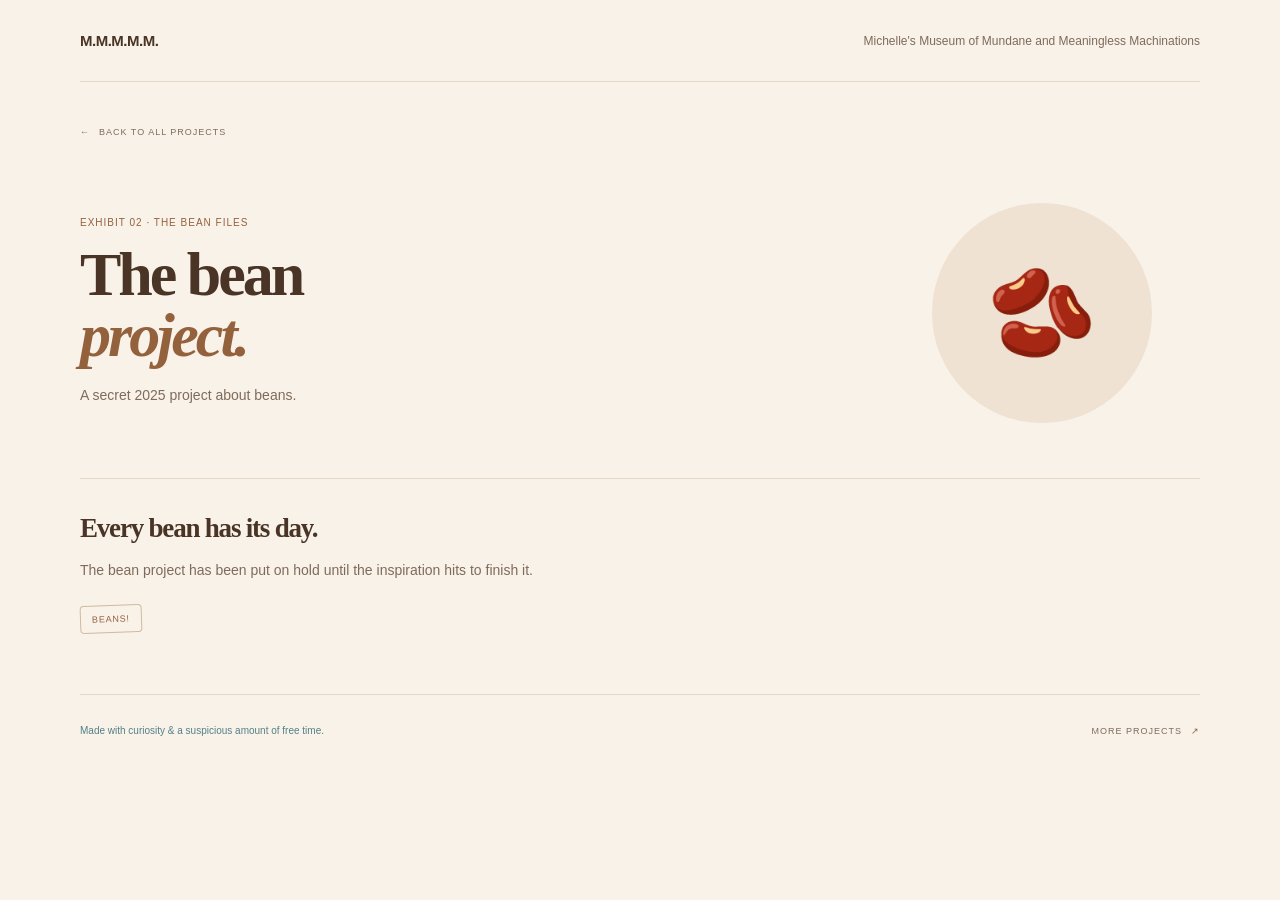
==== beans/index.html @ d5a6c653 "first real commit. shoutout copilot for being better at frontend than me" ====
<!doctype html>
<html lang="en">
<head>
  <meta charset="utf-8">
  <meta name="viewport" content="width=device-width, initial-scale=1">
  <meta name="theme-color" content="#f8f2e9">
  <meta name="description" content="A secret bean project from 2025.">
  <title>The bean project — M.M.M.M.M.</title>
  <link rel="stylesheet" href="../site.css">
</head>
<body class="detail-page theme-beans">
  <header class="site-header">
    <a class="wordmark" href="../index.html" aria-label="Little Big Projects home">
      M.M.M.M.M.
    </a>
    <span class="header-note">Michelle's Museum of Mundane and Meaningless Machinations</span>
  </header>

  <main class="detail-main">
    <a class="back-link" href="../index.html"><span aria-hidden="true">←</span> Back to all projects</a>
    <section class="detail-hero">
      <div class="detail-copy">
        <p class="detail-kicker">EXHIBIT 02 · THE BEAN FILES</p>
        <h1>The bean<br><span>project.</span></h1>
        <p class="detail-intro">A secret 2025 project about beans.</p>
      </div>
      <div class="detail-art detail-art-beans" role="img" aria-label="A bean emoji">
        <span class="card-emoji">🫘</span>
      </div>
    </section>

    <section class="detail-note">
      <h2>Every bean has its day.</h2>
      <p>The bean project has been put on hold until the inspiration hits to finish it.</p>
      <span class="detail-stamp">BEANS!</span>
    </section>
  </main>

  <footer class="site-footer detail-footer">
    <span>Made with curiosity &amp; a suspicious amount of free time.</span>
    <a class="back-link" href="../index.html">More projects <span aria-hidden="true">↗</span></a>
  </footer>
</body>
</html>
---- site.css ----
:root {
  color-scheme: light;
  --paper: #fffefa;
  --ink: #073b46;
  --muted: #587078;
  --line: #d7e5e7;
  --accent: #00a6b2;
  --display: "Comic Sans MS", "Comic Sans", cursive;
  --body: Arial, Helvetica, sans-serif;
  --mono: Arial, Helvetica, sans-serif;
}

* { box-sizing: border-box; }

html { scroll-behavior: smooth; }

body {
  margin: 0;
  background: var(--paper);
  color: var(--ink);
  font-family: var(--body);
  -webkit-font-smoothing: antialiased;
}

a { color: inherit; }

.site-header,
.site-footer {
  width: min(1120px, calc(100% - 64px));
  margin: 0 auto;
  display: flex;
  align-items: center;
  justify-content: space-between;
}

.site-header {
  min-height: 82px;
  border-bottom: 1px solid var(--line);
}

.wordmark {
  display: inline-flex;
  align-items: center;
  gap: 10px;
  text-decoration: none;
  font-size: 15px;
  font-weight: 800;
  letter-spacing: -0.5px;
}

.header-note { color: var(--muted); font-size: 12px; }

main { width: min(1120px, calc(100% - 64px)); margin: 0 auto; }

.hero {
  min-height: 440px;
  padding: 82px 0 74px;
  position: relative;
  display: flex;
  align-items: center;
  justify-content: space-between;
  border-bottom: 1px solid var(--line);
}

.hero-copy { max-width: 610px; position: relative; z-index: 1; }
.eyebrow, .card-meta, .collection-count, .back-link, .detail-kicker {
  font-family: var(--mono);
  text-transform: uppercase;
  letter-spacing: 1px;
}

.eyebrow {
  display: flex;
  align-items: center;
  gap: 9px;
  color: var(--muted);
  font-size: 10px;
}

.meta-dot { width: 7px; height: 7px; border-radius: 50%; background: var(--accent); }

h1, h2, h3, p { margin-top: 0; }

h1 {
  margin: 22px 0 17px;
  font-family: var(--display);
  font-size: clamp(48px, 6vw, 75px);
  line-height: .99;
  letter-spacing: -4px;
  font-weight: 800;
}

h1 span { color: var(--accent); font-family: var(--display); font-weight: 600; font-style: italic; }
.hero-intro { max-width: 430px; color: var(--muted); font-size: 15px; line-height: 1.75; }
.text-link { font-size: 12px; font-weight: 700; text-decoration: none; }
.text-link { display: inline-flex; gap: 9px; margin-top: 11px; }
.text-link span { color: var(--accent); }

.hero-doodle {
  width: 280px;
  height: 250px;
  margin-right: 20px;
  position: relative;
  display: grid;
  place-items: center;
  color: #95c94f;
}

.doodle-smile { position: absolute; font-size: 140px; color: #00a6b2; transform: rotate(-10deg); }
.doodle-caption { position: absolute; bottom: 4px; left: 0; color: var(--ink); font-family: var(--display); font-size: 19px; font-style: italic; transform: rotate(-8deg); }
.hero-scribble { position: absolute; right: 0; bottom: 34px; color: #287e85; font-family: var(--display); font-size: 18px; font-style: italic; transform: rotate(-7deg); }

.projects-section { padding: 64px 0 55px; }
.section-heading { display: flex; justify-content: space-between; align-items: end; margin-bottom: 25px; }
.section-heading .eyebrow { margin-bottom: 10px; }
h2 { margin-bottom: 0; font-family: var(--display); font-size: 30px; letter-spacing: -1.2px; }
.collection-count { padding-bottom: 5px; color: #54848a; font-size: 9px; }

.project-grid { display: grid; grid-template-columns: repeat(2, minmax(0, 1fr)); gap: 20px; }
.year-group + .year-group { margin-top: 42px; }
.year-heading { display: flex; align-items: baseline; gap: 13px; margin-bottom: 16px; padding-bottom: 10px; border-bottom: 1px solid var(--line); }
.year-heading h3 { margin: 0; color: var(--ink); font-family: var(--display); font-size: 26px; }
.year-heading span { color: var(--muted); font-size: 9px; font-weight: 700; letter-spacing: 1px; }
.year-2026 .project-grid { grid-template-columns: minmax(0, 1fr); }
.project-card.movie-project-card { display: grid; grid-template-columns: minmax(220px, 30%) 1fr; border-color: #3d3035; background: #191719; color: #f9f0f0; }
.movie-project-card .card-art { height: auto; min-height: 190px; background: #270e0e; }
.movie-project-card .art-label { color: #ffd0d0; }
.movie-project-card .card-meta { color: #c6afb3; }
.movie-project-card .meta-dot { background: #f05a62; }
.movie-project-card h3 { color: #fff7f7; }
.movie-project-card .card-content p { color: #cbbdc0; }
.project-card { display: block; overflow: hidden; border: 1px solid var(--line); border-radius: 12px; background: #fff; color: inherit; cursor: pointer; text-decoration: none; transition: box-shadow .18s ease; }
.project-card:hover { box-shadow: 0 8px 20px #0002; }
.project-card:focus-visible { outline: 3px solid var(--accent); outline-offset: 3px; }
.card-art { height: 190px; position: relative; overflow: hidden; display: grid; place-items: center; }
.blueberry-art { background: #bfeff0; }
.michelle-art { background: #f3ded4; }
.bean-card-art { background: #eadcc9; }
.card-emoji { font-size: 88px; line-height: 1; }
.art-label { position: absolute; right: 20px; bottom: 15px; color: #53545a; font-family: var(--display); font-size: 15px; font-style: italic; transform: rotate(-6deg); }
.card-content { padding: 21px 23px 24px; }
.card-meta { display: flex; align-items: center; gap: 8px; color: #8d887e; font-size: 8px; }
.meta-dot { width: 4px; height: 4px; background: #c7bca9; }
h3 { margin: 13px 0 8px; font-family: var(--display); font-size: 22px; letter-spacing: -.7px; }
.card-content p { max-width: 400px; min-height: 44px; margin-bottom: 17px; color: var(--muted); font-size: 13px; line-height: 1.65; }
.note-card { margin: 0 0 68px; padding: 17px 20px; display: flex; align-items: center; gap: 13px; border: 1px dashed #87cfd0; border-radius: 9px; background: #d3f5ef; color: var(--muted); }
.note-card p { margin: 0; font-size: 12px; }
.note-card strong { color: var(--ink); }
.note-icon { color: var(--accent); font-size: 19px; }
.note-sparkle { margin-left: auto; color: var(--accent); font-size: 21px; }

.site-footer { min-height: 72px; border-top: 1px solid var(--line); color: #548087; font-size: 10px; }

.detail-page { --accent: #087e91; }
.detail-page.theme-blueberry { --paper: #f2f7ff; --ink: #203b5f; --muted: #5a718f; --line: #d7e3f4; --accent: #416fba; }
.detail-page.theme-beans { --paper: #f8f2e9; --ink: #493426; --muted: #806b5a; --line: #e5d6c6; --accent: #94613d; }
.detail-page.theme-michelle { color-scheme: dark; --paper: #171719; --ink: #f4eeee; --muted: #c0b5b7; --line: #3a3238; --accent: #fa5962; }
.detail-main { padding-top: 39px; }
.back-link { display: inline-flex; gap: 9px; color: var(--muted); font-size: 9px; text-decoration: none; }
.back-link span { color: var(--accent); }
.detail-hero { min-height: 340px; padding: 62px 0 54px; display: flex; align-items: center; justify-content: space-between; border-bottom: 1px solid var(--line); }
.detail-copy { max-width: 610px; }
.detail-kicker { color: var(--accent); font-size: 10px; }
.detail-hero h1 { margin: 16px 0; font-size: clamp(43px, 5vw, 62px); letter-spacing: -3px; }
.detail-hero h1 span { color: var(--accent); }
.detail-intro { max-width: 500px; margin-bottom: 0; color: var(--muted); font-size: 14px; line-height: 1.8; }
.detail-art { width: 220px; height: 220px; margin-right: 48px; position: relative; display: grid; place-items: center; border-radius: 50%; }
.detail-art-blueberries { background: #bfeff0; }
.detail-art-michelle { background: #f3ded4; }
.detail-art-beans { background: #efe2d3; }

.detail-note { max-width: 750px; padding: 34px 0 61px; }
.detail-note h2 { margin-bottom: 14px; font-family: var(--display); font-size: 27px; font-weight: 600; }
.detail-note p { margin-bottom: 0; color: var(--muted); font-size: 14px; line-height: 1.8; }
.detail-stamp { display: inline-block; margin-top: 22px; padding: 8px 11px; border: 1px solid #70c9cc; border-radius: 4px; color: var(--accent); font-family: var(--mono); font-size: 9px; letter-spacing: .8px; transform: rotate(-2deg); }
.theme-michelle .detail-stamp { border-color: #e7c2b5; }
.detail-footer { margin-top: 0; }
.theme-blueberry .detail-art-blueberries { background: #dce8fb; }
.theme-blueberry .prezi-disclosure, .theme-blueberry .prezi-frame { border-color: #c7d7f0; background: #e6effc; }
.theme-blueberry .blueberry-toc a:hover, .theme-blueberry .blueberry-toc a:focus-visible { border-color: #9eb9e5; background: #e6effc; color: #254c86; }
.theme-blueberry .rule-counted { border-color: #c7d7f0; background: #e9f1ff; }
.theme-blueberry .visual-template { border-color: #a9bfdf; background: linear-gradient(120deg, #e8f0fc, #dce8fb); }
.theme-blueberry .template-berry { background: #416fba; color: #e8f0fc; box-shadow: inset -12px -10px 0 #2d508c; }
.theme-blueberry .template-monthly, .theme-blueberry .template-heatmap { background: linear-gradient(120deg, #dce8fb, #ebf2ff); }
.theme-blueberry .template-daily, .theme-blueberry .template-faq { background: #e6effc; }
.theme-michelle .detail-art-michelle { background: #302125; }
.theme-michelle .detail-stamp { border-color: #9b454c; }
.theme-michelle .sheet-link { color: #ff7b82; }
.theme-michelle .letterboxd-card { border-color: #5d373d; background: #242024; }
.theme-michelle .letterboxd-card p:not(.detail-kicker) { color: #c7b9bc; }
.theme-michelle .letterboxd-link { background: #e34752; }
.theme-beans .detail-stamp { border-color: #d3b99f; }
.sheet-section { padding: 0 0 64px; }
.sheet-section > .detail-kicker { margin-bottom: 10px; }
.sheet-section h2 { margin: 0 0 11px; font-family: var(--display); font-size: 30px; font-weight: 600; letter-spacing: -.5px; }
.sheet-intro { max-width: 620px; margin-bottom: 22px; color: var(--muted); font-size: 13px; line-height: 1.75; }
.watchlist-controls { max-width: 900px; display: grid; grid-template-columns: minmax(0, 1fr) 180px 220px; gap: 14px; margin-bottom: 13px; }
.watchlist-controls label, .watchlist-thresholds label, .watchlist-facet-filter { display: grid; gap: 7px; color: #d3c7ca; font-size: 11px; font-weight: 700; }
.watchlist-controls input, .watchlist-controls select, .watchlist-thresholds input, .watchlist-facet-filter input, .watchlist-facet-filter select { width: 100%; min-width: 0; min-height: 42px; padding: 10px 12px; border: 1px solid #51444a; border-radius: 6px; background: #211e21; color: #f4eeee; font: inherit; }
.watchlist-autocomplete { position: relative; min-width: 0; }
.watchlist-suggestion-list { position: absolute; z-index: 20; top: calc(100% + 4px); right: 0; left: 0; max-height: 230px; overflow-y: auto; padding: 4px; border: 1px solid #68434a; border-radius: 6px; background: #211e21; box-shadow: 0 8px 18px #0008; }
.watchlist-suggestion-list.opens-up { top: auto; bottom: calc(100% + 4px); }
.watchlist-suggestion-list[hidden] { display: none; }
.watchlist-suggestion-option { padding: 8px 9px; border-radius: 4px; color: #f4eeee; font-size: 12px; line-height: 1.4; cursor: pointer; }
.watchlist-suggestion-option:hover, .watchlist-suggestion-option[aria-selected="true"] { background: #3a2a2e; color: #ff969c; }
.watchlist-controls input::placeholder { color: #94878b; }
.watchlist-controls input:focus-visible, .watchlist-controls select:focus-visible, .watchlist-thresholds input:focus-visible, .watchlist-facet-filter input:focus-visible, .watchlist-facet-filter select:focus-visible { outline: 2px solid #fa5962; outline-offset: 2px; }
.watchlist-filter-panel { max-width: 900px; margin-bottom: 13px; border: 1px solid #50383c; border-radius: 7px; background: #211e21; }
.watchlist-filter-panel > summary { padding: 11px 13px; color: #f0e5e7; cursor: pointer; font-size: 11px; font-weight: 700; }
.watchlist-filter-panel[open] > summary { border-bottom: 1px solid #50383c; }
.watchlist-filter-layout { margin: 12px; display: grid; grid-template-columns: repeat(5, minmax(0, 1fr)); align-items: end; gap: 12px; }
.watchlist-facet-filter { margin: 0; display: grid; gap: 7px; color: #d3c7ca; font-size: 11px; font-weight: 700; }
.watchlist-thresholds { grid-column: span 2; display: grid; grid-template-columns: repeat(2, minmax(0, 1fr)); gap: 14px; }
.watchlist-filter-panel fieldset { margin: 12px; padding: 12px; display: grid; grid-template-columns: repeat(auto-fit, minmax(150px, 1fr)); gap: 9px 14px; border: 1px solid #453a3f; border-radius: 5px; }
.watchlist-filter-panel legend { padding: 0 5px; color: #c0b5b7; font-size: 10px; }
.column-option { display: flex; align-items: center; gap: 7px; color: #ded4d6; font-size: 11px; }
.column-option input { margin: 0; accent-color: #fa5962; }
.watchlist-filter-panel > .watchlist-filter-content > button { margin: 0 12px 12px; padding: 8px 10px; border: 1px solid #68434a; border-radius: 5px; background: #292327; color: #f4eeee; cursor: pointer; font: inherit; font-size: 10px; }
.watchlist-filter-panel > .watchlist-filter-content > button:hover { border-color: #fa5962; color: #ff969c; }
.watchlist-summary { max-width: 900px; margin: 0 0 12px; color: #c0b5b7; font-size: 12px; }
.movie-table-scroll { max-width: 900px; overflow: auto; border: 1px solid #50383c; border-radius: 10px; background: #1b191b; }
.movie-table { width: 100%; min-width: 720px; border-collapse: collapse; text-align: left; font-size: 12px; }
.movie-table th { position: sticky; top: 0; padding: 12px 13px; background: #292428; color: #e4d7da; font-size: 10px; letter-spacing: .5px; text-transform: uppercase; }
.movie-table .sort-indicator { color: #ff7b82; }
.movie-table td { padding: 11px 13px; border-bottom: 1px solid #373136; color: #ded4d6; vertical-align: top; }
.movie-table tbody tr:hover { background: #292327; }
.movie-table tbody tr.movie-row { cursor: pointer; }
.movie-table tbody tr.movie-description-row { background: #292327; }
.movie-table .movie-description-spacer { padding: 0; border: 0; }
.movie-table .movie-description-cell { padding: 0 13px 13px; }
.movie-table .movie-description-cell p { margin: 0; color: #c0b5b7; font-size: 12px; font-weight: 400; line-height: 1.65; overflow-wrap: anywhere; }
.movie-table .movie-title { display: block; min-width: 210px; padding: 0; border: 0; background: transparent; color: #fff3f4; font: inherit; font-weight: 700; text-align: left; cursor: pointer; }
.movie-table .movie-title:focus-visible { outline: 2px solid #ff7b82; outline-offset: 2px; }
.movie-table .overview-cell { max-width: 380px; overflow-wrap: anywhere; white-space: normal; }
.movie-status { display: inline-flex; padding: 4px 7px; border-radius: 999px; font-size: 10px; white-space: nowrap; }
.movie-status.is-watched { background: #54292e; color: #ff969c; }
.movie-status.is-to-watch { background: #292529; color: #cbbdc0; }
.movie-table .movie-table-empty { padding: 22px; color: #c0b5b7; text-align: center; }
.watchlist-pagination { max-width: 900px; margin-top: 14px; display: flex; align-items: center; justify-content: space-between; flex-wrap: wrap; gap: 12px; }
.watchlist-pagination button { padding: 9px 13px; border: 1px solid #68434a; border-radius: 5px; background: #292327; color: #f4eeee; cursor: pointer; font: inherit; font-size: 11px; }
.watchlist-pagination button:hover:not(:disabled) { border-color: #fa5962; color: #ff969c; }
.watchlist-pagination button:disabled { opacity: .45; cursor: default; }
.watchlist-page-jump { margin: 0; display: flex; align-items: center; gap: 7px; }
.watchlist-page-jump label { color: #c0b5b7; font-size: 11px; }
.watchlist-page-jump input { width: 64px; min-height: 36px; padding: 7px; border: 1px solid #51444a; border-radius: 5px; background: #211e21; color: #f4eeee; font: inherit; font-size: 11px; }
.watchlist-page-jump input:focus-visible { outline: 2px solid #fa5962; outline-offset: 2px; }
#watchlist-page-status { color: #c0b5b7; font-size: 11px; text-align: center; }
.watchlist-note { margin: 13px 0 0; color: #94878b; font-size: 10px; }
.sheet-link { display: inline-flex; gap: 8px; margin-top: 14px; color: #a95242; font-size: 11px; font-weight: 700; text-decoration: none; }
.sheet-link span { font-size: 15px; }
.letterboxd-card { margin: 0 0 64px; padding: 22px 24px; display: flex; align-items: center; justify-content: space-between; gap: 24px; border: 1px solid #e7c2b5; border-radius: 10px; background: #fffdfc; }
.letterboxd-card .detail-kicker { margin-bottom: 9px; color: #a95242; }
.letterboxd-card h2 { margin: 0 0 7px; font-family: var(--display); font-size: 22px; font-weight: 600; }
.letterboxd-card p:not(.detail-kicker) { max-width: 520px; margin: 0; color: #77706c; font-size: 12px; line-height: 1.65; }
.letterboxd-link { flex: 0 0 auto; padding: 11px 14px; border-radius: 6px; background: #ce6a55; color: #fffaf5; font-size: 11px; font-weight: 700; text-decoration: none; }
.letterboxd-link span { margin-left: 5px; }
.prezi-disclosure { margin: 0 0 32px; border: 1px solid #78cfd0; border-radius: 10px; background: #c8f3ef; }
.prezi-disclosure summary { min-height: 56px; padding: 17px 20px; display: flex; align-items: center; gap: 12px; color: #08717c; cursor: pointer; font-size: 13px; font-weight: 700; list-style: none; }
.prezi-disclosure summary::-webkit-details-marker { display: none; }
.prezi-disclosure summary::after { content: "+"; margin-left: auto; font-size: 19px; font-weight: 400; }
.prezi-disclosure[open] summary::after { content: "−"; }
.disclosure-note { color: #4a8388; font-size: 11px; font-weight: 400; }
.prezi-frame { width: min(100%, 900px); margin: 0 auto 18px; aspect-ratio: 16 / 9; overflow: hidden; border: 1px solid var(--line); border-radius: 10px; background: #c8f3ef; }
.prezi-frame iframe { display: block; width: 100%; height: 100%; border: 0; }
.blueberry-toc { display: flex; flex-wrap: wrap; align-items: center; gap: 9px; padding: 17px 0; border-bottom: 1px solid var(--line); }
.toc-label { margin-right: 5px; color: #51848a; font-family: var(--mono); font-size: 9px; letter-spacing: 1px; }
.blueberry-toc a { padding: 7px 10px; border: 1px solid var(--line); border-radius: 99px; color: #356a73; font-size: 10px; text-decoration: none; }
.blueberry-toc a:hover, .blueberry-toc a:focus-visible { border-color: #58b4ba; background: #c8f3ef; color: #07545f; }
.blueberry-section { padding: 49px 0 54px; border-bottom: 1px solid var(--line); scroll-margin-top: 20px; }
.blueberry-section-heading { max-width: 700px; margin-bottom: 24px; }
.blueberry-section-heading .detail-kicker { margin-bottom: 10px; }
.blueberry-section-heading h2 { margin: 0 0 11px; font-family: var(--display); font-size: 30px; font-weight: 600; letter-spacing: -.5px; }
.blueberry-section-heading > p:last-child:not(.detail-kicker) { max-width: 620px; margin: 0; color: var(--muted); font-size: 13px; line-height: 1.75; }
.blueberry-overview { max-width: 720px; display: grid; grid-template-columns: repeat(2, 1fr); gap: 24px; color: #356a73; font-size: 13px; line-height: 1.8; }
.blueberry-overview p { margin: 0; }
.blueberry-timeline { display: grid; grid-template-columns: repeat(2, minmax(0, 1fr)); gap: 14px; max-width: 720px; margin-top: 26px; }
.timeline-card, .rule-card { padding: 20px; border: 1px solid var(--line); border-radius: 9px; background: #fff; }
.timeline-date, .template-label { color: #087e91; font-family: var(--mono); font-size: 9px; letter-spacing: .8px; }
.timeline-card h3, .rule-card h3 { margin: 10px 0 6px; font-size: 15px; }
.timeline-card p, .rule-card p, .rule-card li { margin: 0; color: var(--muted); font-size: 12px; line-height: 1.7; }
.rules-grid { display: grid; grid-template-columns: .8fr 1.2fr; gap: 14px; max-width: 800px; }
.rule-symbol { color: #087e91; font-size: 19px; }
.rule-symbol-bad { color: #913108; font-size: 19px; }
.rule-card ul { margin: 8px 0 0; padding-left: 17px; }
.rule-card li + li { margin-top: 4px; }
.rule-counted { background: #d8f6f2; border-color: #78cfd0; }
.rule-info { margin-top: 12px; }
.rule-info > summary { width: fit-content; padding: 6px 9px; display: inline-flex; align-items: center; gap: 6px; border: 1px solid #78cfd0; border-radius: 99px; background: #fff; color: #087e91; cursor: pointer; font-size: 11px; font-weight: 700; list-style: none; }
.rule-info > summary::-webkit-details-marker { display: none; }
.rule-info > summary:hover, .rule-info[open] > summary { background: #c8f3ef; }
.rule-info > summary:focus-visible { outline: 2px solid #087e91; outline-offset: 2px; }
.rule-info > summary span { width: 16px; height: 16px; display: grid; place-items: center; border: 1px solid currentColor; border-radius: 50%; font-family: var(--mono); font-size: 10px; }
.rule-info > p { margin: 10px 0 0; color: rgba(0, 0, 0, 0.5); }
.visual-template { min-height: 195px; max-width: 840px; margin: 0; padding: 24px 30px; display: flex; align-items: center; gap: 25px; overflow: hidden; border: 1px dashed #6ebfc3; border-radius: 11px; background: linear-gradient(120deg, #d5f5f1, #bfeff0); }
.template-berry { width: 105px; height: 105px; flex: 0 0 105px; display: grid; place-items: center; border-radius: 48% 52% 47% 53%; background: #087e91; color: #c8f3ef; font-size: 76px; line-height: 1; box-shadow: inset -12px -10px 0 #075b6c; }
.visual-template figcaption { display: grid; gap: 9px; }
.template-title { color: #075b6c; font-family: var(--display); font-size: 20px; }
.template-help { color: #477a82; font-size: 11px; }
.template-monthly { background: linear-gradient(120deg, #bfeff0, #d8f6d0); }
.template-daily { background: linear-gradient(120deg, #d2f3f2, #c4ecf7); }
.template-heatmap { background: linear-gradient(120deg, #c8f3ef, #d8f6d0); }
.template-faq { min-height: 150px; background: #d8f6f2; }
.template-faq .template-berry { width: 78px; height: 78px; flex-basis: 78px; font-size: 42px; }
.blueberry-heatmap { max-width: 840px; margin: 0; overflow: hidden; border-radius: 11px; }
.blueberry-heatmap img { display: block; width: 100%; height: auto; }
.blueberry-signoff { padding: 48px 0 55px; color: #087e91; font-family: var(--display); font-size: 24px; font-style: italic; text-align: center; }

@media (max-width: 900px) {
  .watchlist-filter-layout { grid-template-columns: repeat(2, minmax(0, 1fr)); }
  .watchlist-thresholds { grid-column: 1 / -1; }
}

@media (max-width: 700px) {
  .site-header, .site-footer, main { width: min(100% - 36px, 520px); }
  .site-header { min-height: 68px; }
  .header-note { max-width: 130px; text-align: right; font-size: 10px; }
  .hero { min-height: 0; padding: 62px 0 82px; }
  .hero-doodle { position: absolute; right: 0; top: 15px; width: 140px; height: 140px; margin: 0; opacity: .25; transform: scale(.55); transform-origin: top right; }
  .hero-copy { max-width: 100%; }
  h1 { font-size: clamp(45px, 12vw, 64px); letter-spacing: -2.7px; }
  .hero-intro { max-width: 360px; font-size: 14px; }
  .hero-scribble { bottom: 27px; }
  .projects-section { padding: 45px 0 38px; }
  .section-heading { align-items: start; gap: 10px; }
  .section-heading h2 { font-size: 26px; }
  .collection-count { padding-top: 5px; font-size: 8px; text-align: right; }
  .project-grid { grid-template-columns: 1fr; gap: 15px; }
  .project-card.movie-project-card { grid-template-columns: 1fr; }
  .movie-project-card .card-art { height: 175px; min-height: 175px; }
  .card-art { height: 175px; }
  .card-content p { min-height: 0; }
  .note-card { margin-bottom: 45px; }
  .site-footer { min-height: 75px; gap: 15px; font-size: 9px; }
  .site-footer span:last-child { text-align: right; }
  .detail-main { padding-top: 28px; }
  .detail-hero { min-height: 0; padding: 53px 0 40px; }
  .detail-hero h1 { font-size: clamp(42px, 11vw, 58px); letter-spacing: -2px; }
  .detail-art { position: absolute; right: 8px; width: 130px; height: 130px; margin: 0; opacity: .18; transform: scale(.85); }
  .detail-art-michelle { transform: rotate(-7deg) scale(.85); }
  .detail-copy { position: relative; z-index: 1; }
  .sheet-section h2 { font-size: 26px; }
  .watchlist-controls { grid-template-columns: 1fr; gap: 11px; }
  .watchlist-filter-layout { grid-template-columns: 1fr; gap: 12px; }
  .watchlist-thresholds { grid-column: auto; }
  .watchlist-thresholds { gap: 10px; }
  .letterboxd-card { align-items: flex-start; flex-direction: column; margin-bottom: 45px; padding: 20px; }
  .prezi-disclosure { margin-bottom: 24px; }
  .prezi-disclosure summary { flex-wrap: wrap; padding: 14px; font-size: 12px; }
  .disclosure-note { font-size: 10px; }
  .prezi-frame { width: calc(100% - 20px); margin-bottom: 10px; }
  .blueberry-toc { gap: 7px; }
  .blueberry-toc a { font-size: 9px; }
  .blueberry-section { padding: 37px 0 40px; }
  .blueberry-section-heading h2 { font-size: 26px; }
  .blueberry-overview, .blueberry-timeline, .rules-grid { grid-template-columns: 1fr; gap: 12px; }
  .visual-template { min-height: 160px; padding: 20px; gap: 15px; }
  .template-berry { width: 76px; height: 76px; flex-basis: 76px; font-size: 54px; }
  .template-title { font-size: 17px; }
  .template-label { font-size: 8px; }
  .template-faq .template-berry { width: 64px; height: 64px; flex-basis: 64px; }
}

@media (prefers-reduced-motion: reduce) {
  html { scroll-behavior: auto; }
}
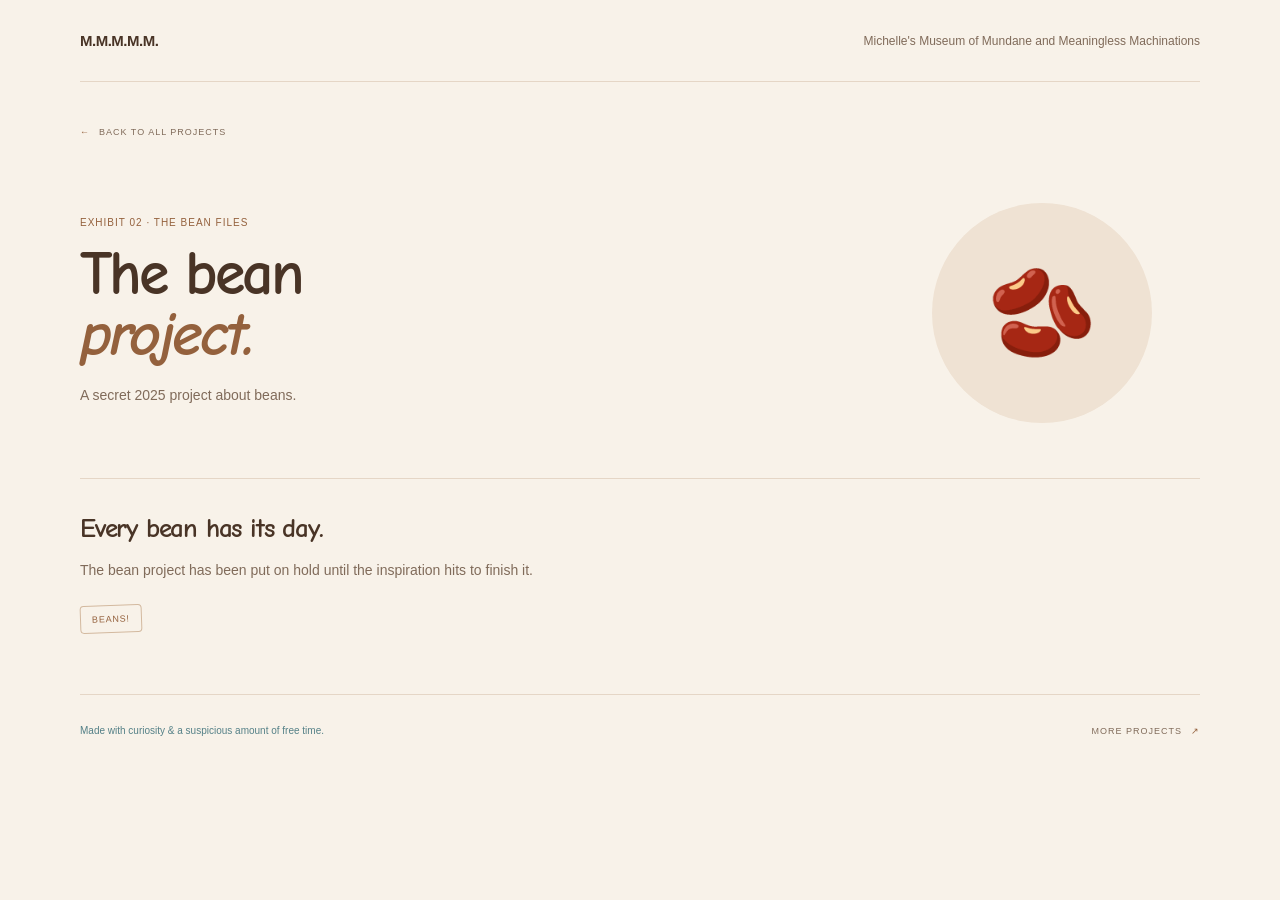
==== commit 293cabd5: "fix font" ====
--- a/beans/index.html
+++ b/beans/index.html
@@ -6,6 +6,9 @@
   <meta name="theme-color" content="#f8f2e9">
   <meta name="description" content="A secret bean project from 2025.">
   <title>The bean project — M.M.M.M.M.</title>
+  <link rel="preconnect" href="https://fonts.googleapis.com">
+  <link rel="preconnect" href="https://fonts.gstatic.com" crossorigin>
+  <link href="https://fonts.googleapis.com/css2?family=Comic+Neue:ital,wght@0,400;0,700;1,400;1,700&amp;display=swap" rel="stylesheet">
   <link rel="stylesheet" href="../site.css">
 </head>
 <body class="detail-page theme-beans">
--- a/site.css
+++ b/site.css
@@ -5,7 +5,7 @@
   --muted: #587078;
   --line: #d7e5e7;
   --accent: #00a6b2;
-  --display: "Comic Sans MS", "Comic Sans", cursive;
+  --display: "Comic Neue", "Comic Sans MS", "Comic Sans", cursive;
   --body: Arial, Helvetica, sans-serif;
   --mono: Arial, Helvetica, sans-serif;
 }
